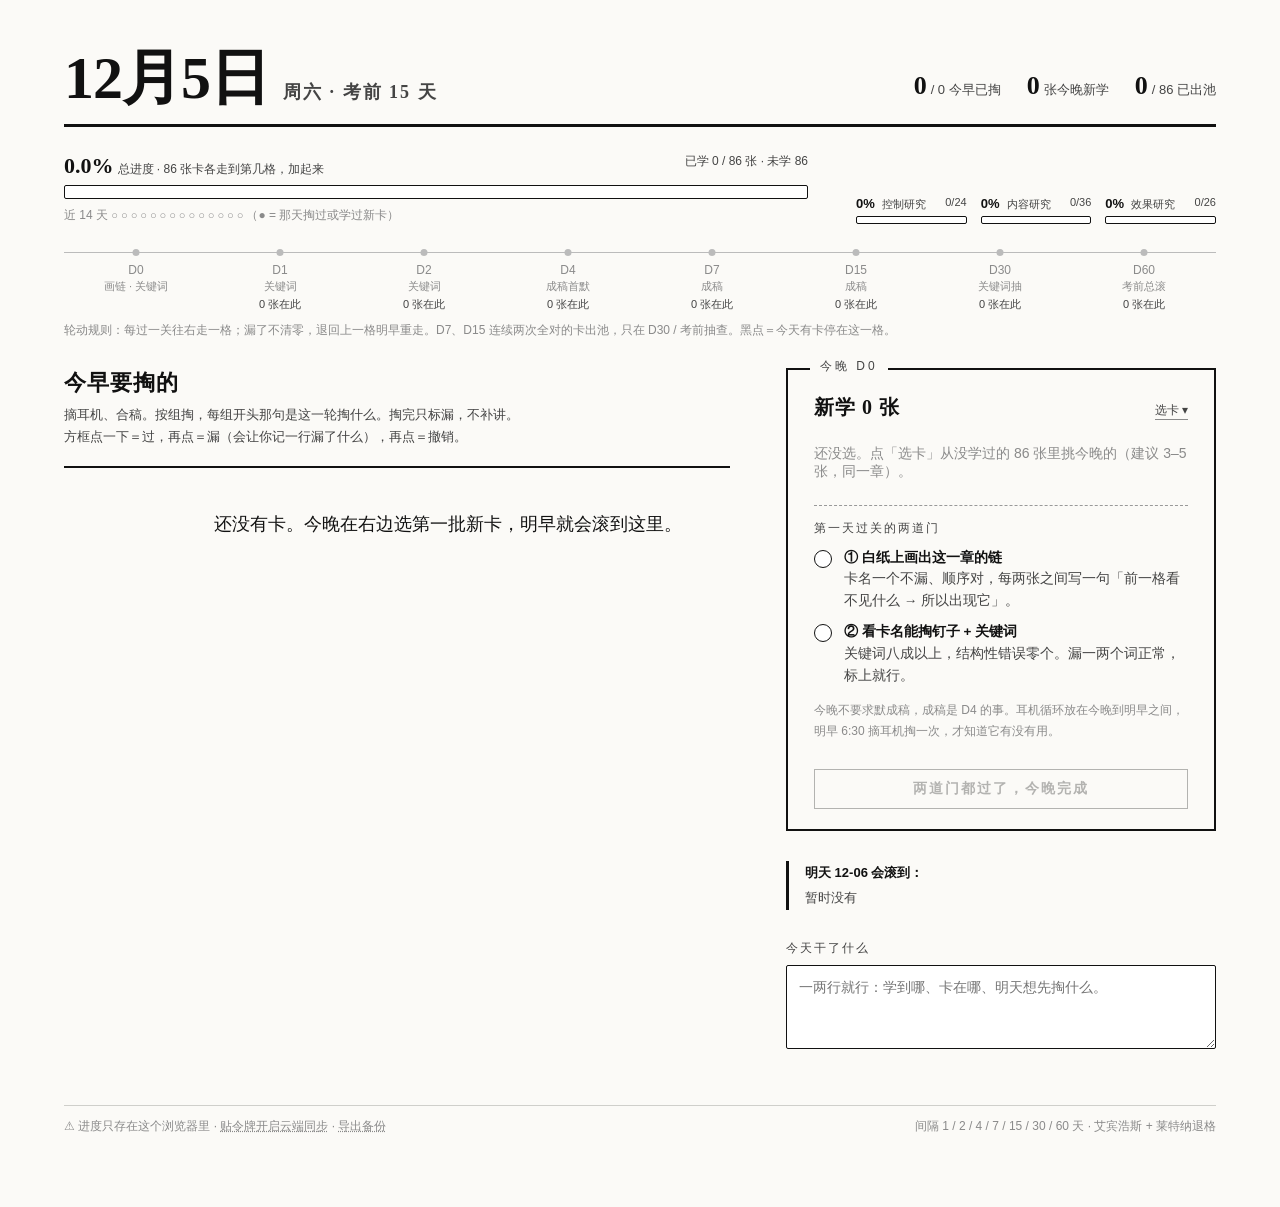
==== index.html @ 84ff2029 "打卡 web" ====
<!doctype html>
<html lang="zh">
<head>
<meta charset="utf-8">
<meta name="viewport" content="width=device-width,initial-scale=1">
<title>传播学 · 打卡</title>
<style>
  :root{--ink:#111;--ink2:#444;--ink3:#8a8a8a;--rule:#111;--paper:#fbfaf7;--soft:#ededea;--line:#cfcfcb}
  *{box-sizing:border-box}
  html,body{margin:0;background:var(--paper);color:var(--ink);font-family:"PingFang SC","Noto Sans SC",-apple-system,sans-serif}
  .serif{font-family:"Songti SC","Noto Serif SC","Source Han Serif SC",serif;font-weight:900}
  .page{max-width:1400px;margin:0 auto;padding:48px 64px 72px}
  button{font:inherit;color:inherit;background:none;border:0;padding:0;cursor:pointer}
  /* 头 */
  .head{display:flex;align-items:flex-end;justify-content:space-between;border-bottom:3px solid var(--rule);padding-bottom:16px}
  .date{font-size:60px;line-height:1;letter-spacing:-1px}
  .date small{font-size:18px;color:var(--ink2);margin-left:14px;letter-spacing:2px}
  .count{text-align:right;font-size:13px;color:var(--ink2);line-height:1.7;display:flex;gap:26px}
  .count b{font-size:26px;color:var(--ink);margin-right:4px}
  .count .ok{color:var(--ink);font-weight:700}
  /* 总进度 */
  .prog{margin:26px 0 6px;display:grid;grid-template-columns:1fr 360px;gap:48px;align-items:end}
  .bar{position:relative;height:14px;border:1.5px solid var(--ink);border-radius:2px;background:#fff;overflow:hidden}
  .bar i{display:block;height:100%;background:var(--ink);width:0;transition:width .5s}
  .bar.thin{height:8px;border-width:1px}
  .plabel{display:flex;justify-content:space-between;font-size:12px;color:var(--ink2);margin-bottom:6px}
  .plabel b{font-size:22px;color:var(--ink);margin-right:4px}
  .boards{display:grid;grid-template-columns:1fr 1fr 1fr;gap:14px}
  .boards .plabel{margin-bottom:4px;font-size:11px}.boards .plabel b{font-size:13px}
  .streak{font-size:12px;color:var(--ink3);margin-top:8px}
  .streak .dots{letter-spacing:3px;font-size:11px}
  /* 轮动条 */
  .wheel{margin:28px 0 8px;display:flex;font-size:12px;color:var(--ink3)}
  .wheel .seg{flex:1;position:relative;border-top:1px solid #bbb;padding-top:10px;text-align:center}
  .wheel .seg::before{content:"";position:absolute;top:-4px;left:50%;width:7px;height:7px;border-radius:50%;background:#bbb;transform:translateX(-50%)}
  .wheel .seg.hot{color:var(--ink);font-weight:700}
  .wheel .seg.hot::before{background:var(--ink);width:11px;height:11px;top:-6px}
  .wheel .seg em{display:block;font-style:normal;font-weight:400;color:var(--ink3);font-size:11px;margin-top:2px}
  .wheel .seg u{text-decoration:none;display:block;font-weight:400;font-size:11px;color:var(--ink2);margin-top:3px}
  .legend{font-size:12px;color:var(--ink3);margin:0 0 26px;line-height:1.8}
  /* 两栏 */
  .cols{display:grid;grid-template-columns:1fr 430px;gap:56px;margin-top:10px}
  h2{font-size:22px;margin:0 0 6px;letter-spacing:1px}
  .sub{font-size:13px;color:var(--ink2);margin:0 0 18px;line-height:1.7}
  .grp{display:grid;grid-template-columns:128px 1fr;gap:0 22px;padding:16px 0;border-top:1px solid var(--line)}
  .grp:first-of-type{border-top:2px solid var(--rule)}
  .grp .tag{font-size:30px;line-height:1}
  .grp .tag small{display:block;font-family:"PingFang SC","Noto Sans SC",sans-serif;font-weight:400;font-size:12px;color:var(--ink2);margin-top:8px;line-height:1.5}
  .grp .ask{font-size:13px;margin:0 0 8px;padding:6px 10px;background:var(--soft);display:inline-block;border-radius:2px}
  .empty{color:var(--ink3);font-size:14px;padding:18px 0 6px}
  .empty.big{font-size:18px;color:var(--ink);padding:28px 0}
  /* 卡行 */
  .card{display:flex;align-items:baseline;gap:12px;padding:6px 0;font-size:15px;line-height:1.5;flex-wrap:wrap}
  .card .box{width:17px;height:17px;border:1.5px solid var(--ink);border-radius:2px;flex:none;position:relative;top:3px;background:#fff}
  .card .box.ok::after{content:"";position:absolute;left:5px;top:0;width:5px;height:10px;border:solid var(--ink);border-width:0 2px 2px 0;transform:rotate(45deg)}
  .card .box.bad{background:var(--ink)}
  .card .box.bad::after{content:"";position:absolute;left:4px;top:7px;width:7px;height:2px;background:#fff}
  .card .n{color:var(--ink3);font-size:12px;min-width:38px}
  .card .t{font-weight:500}
  .card.done .t{color:var(--ink3);font-weight:400}
  .card .star{letter-spacing:-1px;font-size:12px;color:var(--ink2)}
  .card .src{color:var(--ink3);font-size:12px;margin-left:auto;white-space:nowrap}
  .card .last{font-size:12px;background:var(--soft);padding:1px 7px;border-radius:2px}
  .card .last.bad{background:#111;color:#fff}
  .card .late{font-size:12px;color:#000;border:1px solid var(--ink);padding:0 6px;border-radius:2px}
  .card .miss{font-size:12px;color:var(--ink2);text-decoration:underline dotted;margin-left:2px}
  .card .miss:hover{color:var(--ink)}
  .card input.mi{font:inherit;font-size:13px;border:0;border-bottom:1px solid var(--ink);background:transparent;padding:2px 4px;width:260px;outline:0}
  /* 右栏 */
  .tonight{border:2px solid var(--rule);padding:24px 26px 20px;position:relative;background:var(--paper)}
  .tonight.full{background:#111;color:#fff;border-color:#111}
  .tonight .ribbon{position:absolute;top:-12px;left:22px;background:var(--paper);padding:0 10px;font-size:12px;letter-spacing:3px;color:var(--ink2)}
  .tonight h2{font-size:20px;display:flex;justify-content:space-between;align-items:baseline}
  .tonight h2 button{font-size:12px;font-weight:400;color:var(--ink2);border-bottom:1px solid var(--ink3)}
  .tonight .card{font-size:14px}
  .tonight .card .x{font-size:12px;color:var(--ink3);margin-left:auto}
  .gates{margin-top:18px;border-top:1px dashed #999;padding-top:14px}
  .gates h3{font-size:12px;margin:0 0 8px;letter-spacing:2px;color:var(--ink2);font-weight:500}
  .gate{display:flex;gap:12px;align-items:flex-start;margin:10px 0;font-size:13.5px;line-height:1.6;cursor:pointer}
  .gate .box{width:18px;height:18px;border:1.5px solid var(--ink);border-radius:50%;flex:none;margin-top:3px;background:#fff;position:relative}
  .gate .box.ok{background:var(--ink)}
  .gate .box.ok::after{content:"";position:absolute;left:6px;top:2px;width:4px;height:9px;border:solid #fff;border-width:0 2px 2px 0;transform:rotate(45deg)}
  .gate b{display:block;font-weight:700}
  .gate span{color:var(--ink2)}
  .nope{margin-top:14px;font-size:12px;color:var(--ink3);line-height:1.7}
  .d0btn{margin-top:16px;width:100%;padding:10px;border:1.5px solid var(--ink);font-size:14px;font-weight:600;letter-spacing:2px}
  .d0btn:disabled{opacity:.3;cursor:not-allowed}
  .d0btn.done{background:var(--ink);color:#fff}
  .picker{margin-top:14px;border-top:1px dashed #999;padding-top:12px;max-height:380px;overflow:auto;font-size:13px}
  .picker .ch{color:var(--ink3);font-size:11px;margin:10px 0 4px;letter-spacing:1px}
  .picker .row{display:flex;gap:8px;align-items:center;padding:3px 0}
  .picker .row .id{color:var(--ink3);font-size:11px;min-width:34px}
  .picker .row .op{margin-left:auto;display:flex;gap:6px}
  .picker .row .op button{font-size:11px;border:1px solid var(--ink3);padding:1px 6px;border-radius:2px;color:var(--ink2)}
  .picker .row .op button:hover{border-color:var(--ink);color:var(--ink)}
  .tomorrow{margin-top:30px;font-size:13px;color:var(--ink2);line-height:1.9;border-left:3px solid var(--ink);padding-left:16px}
  .tomorrow b{color:var(--ink)}
  .foot{margin-top:52px;border-top:1px solid var(--line);padding-top:12px;display:flex;justify-content:space-between;font-size:12px;color:var(--ink3)}
  .foot button{text-decoration:underline dotted}
  .toast{position:fixed;right:24px;bottom:24px;background:#111;color:#fff;padding:8px 14px;font-size:12px;border-radius:2px;opacity:0;transition:opacity .3s;pointer-events:none}
  .toast.show{opacity:1}
  /* 今日记录 */
  .note{margin-top:30px}
  .note h3{font-size:12px;letter-spacing:2px;color:var(--ink2);font-weight:500;margin:0 0 8px}
  .note textarea{width:100%;min-height:84px;border:1.5px solid var(--ink);border-radius:2px;background:#fff;font:inherit;font-size:14px;line-height:1.6;padding:10px 12px;resize:vertical;outline:0}
  .note .past{margin-top:12px;font-size:12.5px;color:var(--ink2);line-height:1.7}
  .note .past span{display:inline-block;min-width:44px;color:var(--ink3)}
  /* 令牌弹窗 */
  .modal{position:fixed;inset:0;background:rgba(251,250,247,.92);display:flex;align-items:center;justify-content:center;z-index:9}
  .modal .box{border:2px solid var(--ink);background:var(--paper);padding:28px 32px;max-width:460px;width:92%}
  .modal h2{margin:0 0 10px}.modal p{font-size:13.5px;line-height:1.7;color:var(--ink2);margin:0 0 14px}
  .modal code{background:var(--soft);padding:1px 5px}
  .modal input{width:100%;font:inherit;font-size:14px;padding:10px 12px;border:1.5px solid var(--ink);border-radius:2px;outline:0;background:#fff}
  .modal .row{display:flex;gap:10px;margin-top:14px}
  .modal .row button{padding:9px 16px;border:1.5px solid var(--ink);font-size:14px;font-weight:600}
  .modal .row button:first-child{background:var(--ink);color:#fff}
  .modal .hint{font-size:12px;color:var(--ink3);margin:14px 0 0}
  @media (max-width:1000px){
    .cols,.prog{grid-template-columns:1fr}.page{padding:22px 16px 48px}
    .date{font-size:40px}.date small{display:block;margin:8px 0 0;font-size:13px}
    .head{align-items:flex-start;flex-direction:column;gap:10px}.count{text-align:left;gap:16px;flex-wrap:wrap}
    .boards{grid-template-columns:1fr}
    .wheel{flex-wrap:wrap;gap:12px 0}.wheel .seg{flex:1 0 25%}
    .grp{grid-template-columns:1fr;gap:8px}.grp .tag{font-size:22px}.grp .tag small{display:inline;margin-left:8px}
    .card{font-size:14px}.card .src{display:none}
    .card .box{width:22px;height:22px}
  }
</style>
</head>
<body>
<div class="page" id="app"></div>
<div class="toast" id="toast"></div>
<script src="cards.js"></script>
<script src="app.js"></script>
</body>
</html>
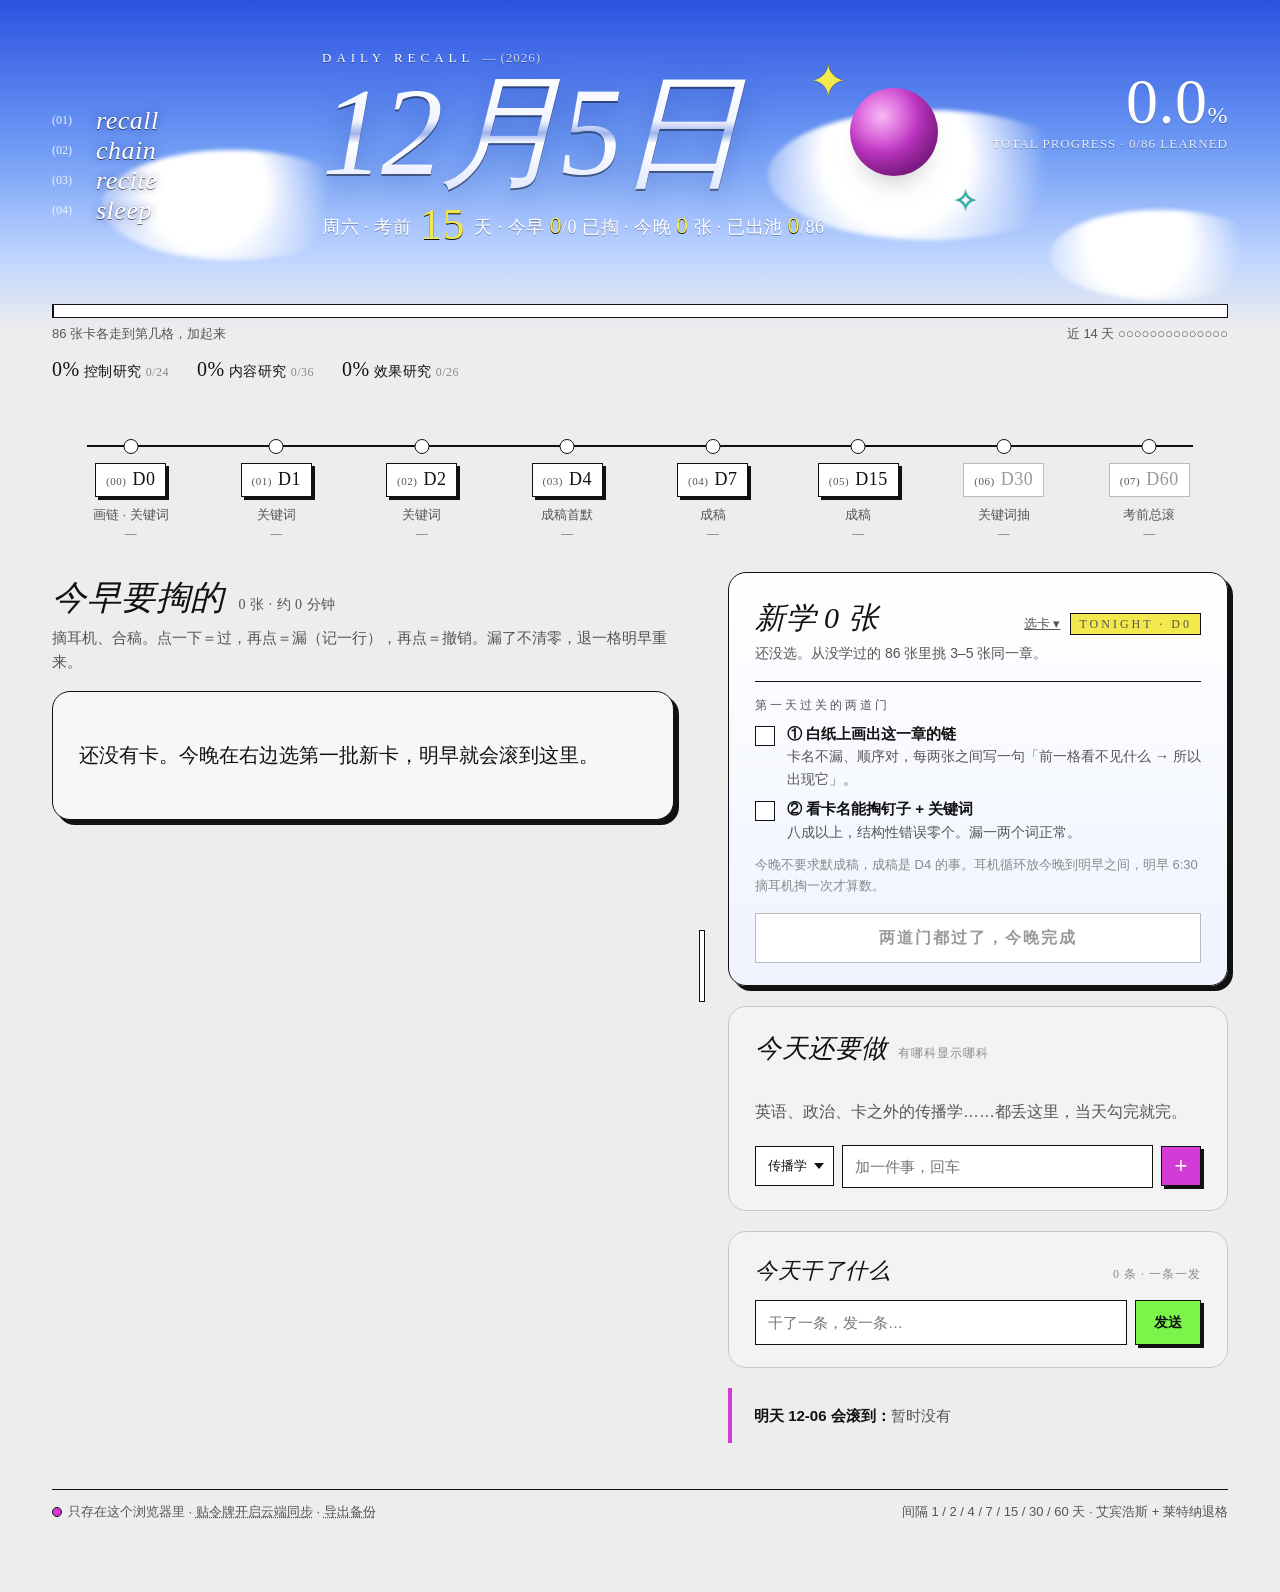
==== commit d1832250: "Y2K 浅色版:倒计时放大、科目分区、一条一发日志、可拖分栏" ====
--- a/index.html
+++ b/index.html
@@ -1,136 +1,15 @@
 <!doctype html>
-<html lang="zh">
-<head>
-<meta charset="utf-8">
-<meta name="viewport" content="width=device-width,initial-scale=1">
-<title>传播学 · 打卡</title>
-<style>
-  :root{--ink:#111;--ink2:#444;--ink3:#8a8a8a;--rule:#111;--paper:#fbfaf7;--soft:#ededea;--line:#cfcfcb}
-  *{box-sizing:border-box}
-  html,body{margin:0;background:var(--paper);color:var(--ink);font-family:"PingFang SC","Noto Sans SC",-apple-system,sans-serif}
-  .serif{font-family:"Songti SC","Noto Serif SC","Source Han Serif SC",serif;font-weight:900}
-  .page{max-width:1400px;margin:0 auto;padding:48px 64px 72px}
-  button{font:inherit;color:inherit;background:none;border:0;padding:0;cursor:pointer}
-  /* 头 */
-  .head{display:flex;align-items:flex-end;justify-content:space-between;border-bottom:3px solid var(--rule);padding-bottom:16px}
-  .date{font-size:60px;line-height:1;letter-spacing:-1px}
-  .date small{font-size:18px;color:var(--ink2);margin-left:14px;letter-spacing:2px}
-  .count{text-align:right;font-size:13px;color:var(--ink2);line-height:1.7;display:flex;gap:26px}
-  .count b{font-size:26px;color:var(--ink);margin-right:4px}
-  .count .ok{color:var(--ink);font-weight:700}
-  /* 总进度 */
-  .prog{margin:26px 0 6px;display:grid;grid-template-columns:1fr 360px;gap:48px;align-items:end}
-  .bar{position:relative;height:14px;border:1.5px solid var(--ink);border-radius:2px;background:#fff;overflow:hidden}
-  .bar i{display:block;height:100%;background:var(--ink);width:0;transition:width .5s}
-  .bar.thin{height:8px;border-width:1px}
-  .plabel{display:flex;justify-content:space-between;font-size:12px;color:var(--ink2);margin-bottom:6px}
-  .plabel b{font-size:22px;color:var(--ink);margin-right:4px}
-  .boards{display:grid;grid-template-columns:1fr 1fr 1fr;gap:14px}
-  .boards .plabel{margin-bottom:4px;font-size:11px}.boards .plabel b{font-size:13px}
-  .streak{font-size:12px;color:var(--ink3);margin-top:8px}
-  .streak .dots{letter-spacing:3px;font-size:11px}
-  /* 轮动条 */
-  .wheel{margin:28px 0 8px;display:flex;font-size:12px;color:var(--ink3)}
-  .wheel .seg{flex:1;position:relative;border-top:1px solid #bbb;padding-top:10px;text-align:center}
-  .wheel .seg::before{content:"";position:absolute;top:-4px;left:50%;width:7px;height:7px;border-radius:50%;background:#bbb;transform:translateX(-50%)}
-  .wheel .seg.hot{color:var(--ink);font-weight:700}
-  .wheel .seg.hot::before{background:var(--ink);width:11px;height:11px;top:-6px}
-  .wheel .seg em{display:block;font-style:normal;font-weight:400;color:var(--ink3);font-size:11px;margin-top:2px}
-  .wheel .seg u{text-decoration:none;display:block;font-weight:400;font-size:11px;color:var(--ink2);margin-top:3px}
-  .legend{font-size:12px;color:var(--ink3);margin:0 0 26px;line-height:1.8}
-  /* 两栏 */
-  .cols{display:grid;grid-template-columns:1fr 430px;gap:56px;margin-top:10px}
-  h2{font-size:22px;margin:0 0 6px;letter-spacing:1px}
-  .sub{font-size:13px;color:var(--ink2);margin:0 0 18px;line-height:1.7}
-  .grp{display:grid;grid-template-columns:128px 1fr;gap:0 22px;padding:16px 0;border-top:1px solid var(--line)}
-  .grp:first-of-type{border-top:2px solid var(--rule)}
-  .grp .tag{font-size:30px;line-height:1}
-  .grp .tag small{display:block;font-family:"PingFang SC","Noto Sans SC",sans-serif;font-weight:400;font-size:12px;color:var(--ink2);margin-top:8px;line-height:1.5}
-  .grp .ask{font-size:13px;margin:0 0 8px;padding:6px 10px;background:var(--soft);display:inline-block;border-radius:2px}
-  .empty{color:var(--ink3);font-size:14px;padding:18px 0 6px}
-  .empty.big{font-size:18px;color:var(--ink);padding:28px 0}
-  /* 卡行 */
-  .card{display:flex;align-items:baseline;gap:12px;padding:6px 0;font-size:15px;line-height:1.5;flex-wrap:wrap}
-  .card .box{width:17px;height:17px;border:1.5px solid var(--ink);border-radius:2px;flex:none;position:relative;top:3px;background:#fff}
-  .card .box.ok::after{content:"";position:absolute;left:5px;top:0;width:5px;height:10px;border:solid var(--ink);border-width:0 2px 2px 0;transform:rotate(45deg)}
-  .card .box.bad{background:var(--ink)}
-  .card .box.bad::after{content:"";position:absolute;left:4px;top:7px;width:7px;height:2px;background:#fff}
-  .card .n{color:var(--ink3);font-size:12px;min-width:38px}
-  .card .t{font-weight:500}
-  .card.done .t{color:var(--ink3);font-weight:400}
-  .card .star{letter-spacing:-1px;font-size:12px;color:var(--ink2)}
-  .card .src{color:var(--ink3);font-size:12px;margin-left:auto;white-space:nowrap}
-  .card .last{font-size:12px;background:var(--soft);padding:1px 7px;border-radius:2px}
-  .card .last.bad{background:#111;color:#fff}
-  .card .late{font-size:12px;color:#000;border:1px solid var(--ink);padding:0 6px;border-radius:2px}
-  .card .miss{font-size:12px;color:var(--ink2);text-decoration:underline dotted;margin-left:2px}
-  .card .miss:hover{color:var(--ink)}
-  .card input.mi{font:inherit;font-size:13px;border:0;border-bottom:1px solid var(--ink);background:transparent;padding:2px 4px;width:260px;outline:0}
-  /* 右栏 */
-  .tonight{border:2px solid var(--rule);padding:24px 26px 20px;position:relative;background:var(--paper)}
-  .tonight.full{background:#111;color:#fff;border-color:#111}
-  .tonight .ribbon{position:absolute;top:-12px;left:22px;background:var(--paper);padding:0 10px;font-size:12px;letter-spacing:3px;color:var(--ink2)}
-  .tonight h2{font-size:20px;display:flex;justify-content:space-between;align-items:baseline}
-  .tonight h2 button{font-size:12px;font-weight:400;color:var(--ink2);border-bottom:1px solid var(--ink3)}
-  .tonight .card{font-size:14px}
-  .tonight .card .x{font-size:12px;color:var(--ink3);margin-left:auto}
-  .gates{margin-top:18px;border-top:1px dashed #999;padding-top:14px}
-  .gates h3{font-size:12px;margin:0 0 8px;letter-spacing:2px;color:var(--ink2);font-weight:500}
-  .gate{display:flex;gap:12px;align-items:flex-start;margin:10px 0;font-size:13.5px;line-height:1.6;cursor:pointer}
-  .gate .box{width:18px;height:18px;border:1.5px solid var(--ink);border-radius:50%;flex:none;margin-top:3px;background:#fff;position:relative}
-  .gate .box.ok{background:var(--ink)}
-  .gate .box.ok::after{content:"";position:absolute;left:6px;top:2px;width:4px;height:9px;border:solid #fff;border-width:0 2px 2px 0;transform:rotate(45deg)}
-  .gate b{display:block;font-weight:700}
-  .gate span{color:var(--ink2)}
-  .nope{margin-top:14px;font-size:12px;color:var(--ink3);line-height:1.7}
-  .d0btn{margin-top:16px;width:100%;padding:10px;border:1.5px solid var(--ink);font-size:14px;font-weight:600;letter-spacing:2px}
-  .d0btn:disabled{opacity:.3;cursor:not-allowed}
-  .d0btn.done{background:var(--ink);color:#fff}
-  .picker{margin-top:14px;border-top:1px dashed #999;padding-top:12px;max-height:380px;overflow:auto;font-size:13px}
-  .picker .ch{color:var(--ink3);font-size:11px;margin:10px 0 4px;letter-spacing:1px}
-  .picker .row{display:flex;gap:8px;align-items:center;padding:3px 0}
-  .picker .row .id{color:var(--ink3);font-size:11px;min-width:34px}
-  .picker .row .op{margin-left:auto;display:flex;gap:6px}
-  .picker .row .op button{font-size:11px;border:1px solid var(--ink3);padding:1px 6px;border-radius:2px;color:var(--ink2)}
-  .picker .row .op button:hover{border-color:var(--ink);color:var(--ink)}
-  .tomorrow{margin-top:30px;font-size:13px;color:var(--ink2);line-height:1.9;border-left:3px solid var(--ink);padding-left:16px}
-  .tomorrow b{color:var(--ink)}
-  .foot{margin-top:52px;border-top:1px solid var(--line);padding-top:12px;display:flex;justify-content:space-between;font-size:12px;color:var(--ink3)}
-  .foot button{text-decoration:underline dotted}
-  .toast{position:fixed;right:24px;bottom:24px;background:#111;color:#fff;padding:8px 14px;font-size:12px;border-radius:2px;opacity:0;transition:opacity .3s;pointer-events:none}
-  .toast.show{opacity:1}
-  /* 今日记录 */
-  .note{margin-top:30px}
-  .note h3{font-size:12px;letter-spacing:2px;color:var(--ink2);font-weight:500;margin:0 0 8px}
-  .note textarea{width:100%;min-height:84px;border:1.5px solid var(--ink);border-radius:2px;background:#fff;font:inherit;font-size:14px;line-height:1.6;padding:10px 12px;resize:vertical;outline:0}
-  .note .past{margin-top:12px;font-size:12.5px;color:var(--ink2);line-height:1.7}
-  .note .past span{display:inline-block;min-width:44px;color:var(--ink3)}
-  /* 令牌弹窗 */
-  .modal{position:fixed;inset:0;background:rgba(251,250,247,.92);display:flex;align-items:center;justify-content:center;z-index:9}
-  .modal .box{border:2px solid var(--ink);background:var(--paper);padding:28px 32px;max-width:460px;width:92%}
-  .modal h2{margin:0 0 10px}.modal p{font-size:13.5px;line-height:1.7;color:var(--ink2);margin:0 0 14px}
-  .modal code{background:var(--soft);padding:1px 5px}
-  .modal input{width:100%;font:inherit;font-size:14px;padding:10px 12px;border:1.5px solid var(--ink);border-radius:2px;outline:0;background:#fff}
-  .modal .row{display:flex;gap:10px;margin-top:14px}
-  .modal .row button{padding:9px 16px;border:1.5px solid var(--ink);font-size:14px;font-weight:600}
-  .modal .row button:first-child{background:var(--ink);color:#fff}
-  .modal .hint{font-size:12px;color:var(--ink3);margin:14px 0 0}
-  @media (max-width:1000px){
-    .cols,.prog{grid-template-columns:1fr}.page{padding:22px 16px 48px}
-    .date{font-size:40px}.date small{display:block;margin:8px 0 0;font-size:13px}
-    .head{align-items:flex-start;flex-direction:column;gap:10px}.count{text-align:left;gap:16px;flex-wrap:wrap}
-    .boards{grid-template-columns:1fr}
-    .wheel{flex-wrap:wrap;gap:12px 0}.wheel .seg{flex:1 0 25%}
-    .grp{grid-template-columns:1fr;gap:8px}.grp .tag{font-size:22px}.grp .tag small{display:inline;margin-left:8px}
-    .card{font-size:14px}.card .src{display:none}
-    .card .box{width:22px;height:22px}
-  }
-</style>
-</head>
-<body>
+<html lang="zh"><head><meta charset="utf-8"><meta name="viewport" content="width=device-width,initial-scale=1">
+<title>打卡</title>
+<link rel="stylesheet" href="style.css">
+</head><body>
+<div class="sky"></div>
+<div class="cloud" style="left:8%;top:150px;width:260px;height:110px"></div>
+<div class="cloud" style="left:60%;top:110px;width:320px;height:130px"></div>
+<div class="cloud" style="left:82%;top:210px;width:220px;height:90px"></div>
 <div class="page" id="app"></div>
 <div class="toast" id="toast"></div>
 <script src="cards.js"></script>
 <script src="app.js"></script>
-</body>
-</html>
+<script src="ui.js"></script>
+</body></html>
--- a/style.css
+++ b/style.css
@@ -0,0 +1,178 @@
+:root{--bg:#EDEDED;--paper:#F7F7F7;--ink:#111;--ink2:#555;--ink3:#8A8A8A;
+ --sky1:#1D3FD6;--mag:#D23BD6;--lime:#7CF54A;--yel:#F3E94C;--teal:#19C6B8;--right:500px}
+*{box-sizing:border-box}
+html,body{margin:0;background:var(--bg);color:var(--ink);font:17px/1.55 "PingFang SC","Noto Sans SC",-apple-system,sans-serif;position:relative;min-height:100vh}
+body{overflow-x:hidden}
+.ser{font-family:"Didot","Bodoni 72","Playfair Display","Songti SC",serif;font-weight:400;letter-spacing:.5px}
+.ser i{font-style:italic}
+button{font:inherit;color:inherit;background:none;border:0;padding:0;cursor:pointer}
+.page{position:relative;z-index:1;max-width:1500px;margin:0 auto;padding:36px 52px 70px}
+.sky{position:absolute;top:0;left:0;right:0;height:330px;background:linear-gradient(180deg,#2C52E0 0%,#6F9BF5 45%,#BFD5FF 78%,rgba(237,237,237,0) 100%);z-index:0}
+.cloud{position:absolute;z-index:0;border-radius:50%;background:radial-gradient(circle at 40% 35%,#fff 0,#fff 35%,rgba(255,255,255,0) 72%);filter:blur(2px)}
+.orb{position:absolute;border-radius:50%;background:radial-gradient(circle at 36% 32%,#F6B8F2 0%,#D23BD6 45%,#7E0E86 100%);box-shadow:inset -14px -18px 30px rgba(0,0,0,.25),0 18px 30px -18px rgba(0,0,0,.35)}
+.spark{position:absolute;font-size:46px;line-height:1;color:var(--yel);text-shadow:0 0 1px #111;z-index:2}
+.spark.t{color:var(--teal);font-size:30px}
+/* hero */
+.hero{position:relative;height:250px}
+.menu{position:absolute;left:0;top:70px;font-size:26px;line-height:1.15;color:#fff}
+.menu div{display:flex;align-items:center;gap:10px}
+.menu .k{color:#fff;text-shadow:0 1px 0 rgba(0,0,0,.55),0 0 10px rgba(0,30,120,.5)}
+.menu .num{font-size:12px;color:rgba(255,255,255,.85);font-family:"PingFang SC";letter-spacing:0;min-width:34px}
+.title{position:absolute;left:270px;top:12px}
+.eyebrow{font-size:13px;letter-spacing:5px;color:#fff;text-shadow:0 1px 0 rgba(0,0,0,.35)}
+.eyebrow span{color:rgba(255,255,255,.75);letter-spacing:1px}
+.date{font-size:124px;line-height:1.02;letter-spacing:-3px;margin:2px 0 6px;background:linear-gradient(180deg,#fff 0%,#F2F5FF 40%,#9FB3EC 50%,#fff 58%,#DCE5FF 100%);-webkit-background-clip:text;background-clip:text;color:transparent;filter:drop-shadow(0 2px 0 rgba(0,0,0,.45)) drop-shadow(0 8px 14px rgba(0,30,120,.25))}
+.meta{font-size:18px;color:#fff;letter-spacing:.5px;text-shadow:0 1px 0 rgba(0,0,0,.3)}
+.meta b{font-weight:400;font-size:24px;color:var(--yel);text-shadow:0 1px 0 #111}
+.meta b.cd{font-size:44px;line-height:1;margin:0 4px;vertical-align:-6px}
+.ring{position:absolute;right:0;top:34px;text-align:right;color:#fff;text-shadow:0 1px 0 rgba(0,0,0,.3)}
+.ring .pct{font-size:64px;line-height:1}
+.ring .cap{font-size:13px;color:rgba(255,255,255,.85);letter-spacing:1px}
+/* bar */
+.bar{margin:18px 0 6px;height:14px;border:1.5px solid var(--ink);background:#fff;position:relative}
+.bar i{display:block;height:100%;background:var(--yel);border-right:1.5px solid var(--ink);transition:width .5s}
+.barrow{display:flex;justify-content:space-between;font-size:13px;color:var(--ink2)}
+.boards{display:flex;gap:28px;margin-top:10px;font-size:14px;flex-wrap:wrap}
+.boards span b{font-family:"Didot","Playfair Display",serif;font-size:20px;font-weight:400;margin-right:4px}
+/* wheel */
+.wheel{margin:38px 0 28px;position:relative;display:flex;padding:0 6px}
+.wheel::before{content:"";position:absolute;left:3%;right:3%;top:22px;height:1.5px;background:var(--ink)}
+.seg{flex:1;position:relative;text-align:center;padding-top:40px;font-size:13px;color:var(--ink2)}
+.seg::before{content:"";position:absolute;top:16px;left:50%;transform:translateX(-50%);width:13px;height:13px;border-radius:50%;background:#fff;border:1.5px solid var(--ink)}
+.seg.hot::before{background:var(--lime)}
+.seg.hot.v::before{background:var(--mag)}
+.seg .lab{display:inline-block;border:1.5px solid var(--ink);background:#fff;padding:2px 10px;font-size:18px;color:var(--ink);box-shadow:3px 3px 0 var(--ink)}
+.seg.dim .lab{box-shadow:none;border-color:#bbb;color:#999}
+.seg .lab b{font-size:11px;color:var(--ink2);font-family:"PingFang SC";font-weight:400;margin-right:6px}
+.seg em{display:block;font-style:normal;margin-top:8px}
+.seg u{text-decoration:none;display:block;font-size:12px;color:var(--ink3)}
+/* columns + splitter */
+.cols{display:grid;grid-template-columns:1fr 14px var(--right);gap:0 20px;align-items:start}
+.split{align-self:stretch;cursor:col-resize;position:relative;margin-top:70px;user-select:none}
+.split::before{content:"";position:absolute;left:5px;top:36%;width:4px;height:70px;border:1.5px solid var(--ink);background:#fff}
+.split:hover::before,.split.on::before{background:var(--lime)}
+h2{font-size:34px;margin:0 0 2px}
+h2 .n{font-size:14px;color:var(--ink2);margin-left:14px;font-family:"PingFang SC"}
+.hint{color:var(--ink2);font-size:15px;margin:0 0 18px}
+.panel{background:var(--paper);border:1.5px solid var(--ink);border-radius:18px;padding:22px 26px;position:relative;box-shadow:5px 5px 0 var(--ink)}
+.panel.soft{box-shadow:none;border-color:#C7C7C7;background:#F3F3F3}
+.grp{display:grid;grid-template-columns:118px 1fr;gap:0 18px;padding:18px 0;border-top:1px dashed #9a9a9a}
+.grp:first-child{border-top:0;padding-top:2px}
+.tag{font-size:44px;line-height:1}
+.tag small{display:block;font-size:12.5px;color:var(--ink2);font-family:"PingFang SC";margin-top:8px}
+.ask{display:inline-block;font-size:14px;background:#fff;border:1.5px solid var(--ink);padding:4px 12px;margin-bottom:10px;box-shadow:2px 2px 0 var(--ink)}
+.empty{color:var(--ink2);font-size:16px;padding:16px 0 6px}
+.empty.big{font-size:20px;color:var(--ink);padding:26px 0}
+/* card row */
+.card{display:flex;align-items:center;gap:14px;padding:8px 8px;font-size:18px;flex-wrap:wrap;border-radius:8px}
+.card:hover{background:#fff}
+.box{width:24px;height:24px;border:1.5px solid var(--ink);background:#fff;flex:none;position:relative;border-radius:50%}
+.box.ok{background:radial-gradient(circle at 35% 30%,#D8FFC2,#7CF54A 55%,#38A814)}
+.box.ok::after{content:"";position:absolute;left:8px;top:4px;width:6px;height:11px;border:solid #111;border-width:0 2px 2px 0;transform:rotate(45deg)}
+.box.bad{background:radial-gradient(circle at 35% 30%,#F7C4F7,#D23BD6 55%,#7E0E86)}
+.box.bad::after{content:"";position:absolute;left:6px;top:10px;width:10px;height:2px;background:#fff}
+.card .id{font-size:12px;color:var(--ink2);min-width:46px;letter-spacing:.5px}
+.card .t{font-weight:500}
+.card.done .t{color:var(--ink3);text-decoration:line-through}
+.card .star{font-size:12px;color:#B08A00}
+.card .last{font-size:12.5px;padding:1px 8px;border:1px solid var(--ink);background:#fff}
+.card .last.bad{background:var(--mag);color:#fff;border-color:var(--mag)}
+.card .late{font-size:12.5px;padding:1px 8px;border:1px solid var(--ink);background:var(--yel)}
+.card .miss{font-size:13px;color:var(--ink2);text-decoration:underline dotted}
+.card input.mi{font:inherit;font-size:14px;border:0;border-bottom:1.5px solid var(--ink);background:transparent;padding:2px 4px;width:260px;outline:0}
+.card .src{margin-left:auto;font-size:12.5px;color:var(--ink3)}
+.card .x{font-size:12px;color:var(--ink3);margin-left:auto}
+/* right */
+.right{display:flex;flex-direction:column;gap:20px}
+.tonight{background:linear-gradient(180deg,#fff 0%,#EEF3FF 100%)}
+.tonight.full{background:linear-gradient(180deg,#E9FFDC,#CFFFB3)}
+.tonight h3{margin:0;font-size:30px;display:flex;justify-content:space-between;align-items:baseline;gap:10px}
+.tonight h3 .tagr{font-size:12px;letter-spacing:3px;color:var(--ink2);font-family:"PingFang SC";border:1px solid var(--ink);padding:1px 8px;background:var(--yel)}
+.tonight h3 .pk{font-size:13px;font-family:"PingFang SC";text-decoration:underline;color:var(--ink2);margin-left:auto}
+.tonight .sub{font-size:14px;color:var(--ink2);margin:2px 0 12px}
+.gates{margin-top:16px;border-top:1.5px solid var(--ink);padding-top:14px}
+.gates h4{margin:0 0 8px;font-size:12px;letter-spacing:3px;color:var(--ink2);font-weight:500}
+.gate{display:flex;gap:12px;align-items:flex-start;font-size:15px;line-height:1.5;margin:8px 0;cursor:pointer}
+.gate .o{width:20px;height:20px;border:1.5px solid var(--ink);background:#fff;flex:none;margin-top:3px}
+.gate .o.ok{background:var(--lime)}
+.gate b{display:block}.gate span{color:var(--ink2);font-size:14px}
+.nope{font-size:13px;color:var(--ink3);margin:12px 0 0;line-height:1.6}
+.btn{margin-top:16px;width:100%;padding:12px;border:1.5px solid var(--ink);background:var(--lime);font-size:16px;font-weight:600;letter-spacing:2px;box-shadow:4px 4px 0 var(--ink)}
+.btn:disabled{background:#fff;color:#9a9a9a;box-shadow:none;border-color:#bbb;cursor:not-allowed}
+.btn.done{background:var(--ink);color:#fff}
+.picker{margin-top:14px;border-top:1px dashed #9a9a9a;padding-top:12px;max-height:380px;overflow:auto;font-size:14px}
+.picker .ch{color:var(--ink2);font-size:12px;margin:10px 0 4px;letter-spacing:1px;display:flex;gap:10px;align-items:center}
+.picker .ch button{text-decoration:underline}
+.picker .row{display:flex;gap:8px;align-items:center;padding:3px 0}
+.picker .row .id{color:var(--ink3);font-size:11px;min-width:34px}
+.picker .row .op{margin-left:auto}
+.picker .row .op button{font-size:11px;border:1px solid var(--ink);padding:1px 8px;background:#fff}
+/* subjects */
+.sec{margin-top:6px}
+.sec+.sec{margin-top:14px}
+.sec h4{margin:0 0 4px;font-size:22px;font-weight:400;display:flex;align-items:center;gap:10px}
+.sec h4 .num{font-size:11px;color:var(--ink2);font-family:"PingFang SC";border:1px solid var(--ink);padding:0 6px;background:#fff}
+.sec h4 .sw{width:22px;height:14px;border:1px solid var(--ink)}
+.sw.c0{background:radial-gradient(circle at 35% 30%,#F7C4F7,#D23BD6 60%)}
+.sw.c1{background:linear-gradient(180deg,#2C52E0,#9FC2FF)}
+.sw.c2{background:linear-gradient(135deg,#F3E94C,#F5B942)}
+.sw.c3{background:linear-gradient(135deg,#19C6B8,#7CF54A)}
+.sw.c4{background:#ccc}
+.sec .card{font-size:16.5px;padding:5px 6px}
+.sec .box{border-radius:3px}
+.sec .del{font-size:12px;color:var(--ink3);margin-left:auto;opacity:0}
+.sec .card:hover .del{opacity:1}
+.add{display:flex;gap:8px;margin-top:14px;align-items:center}
+.add input,.add select{font:inherit;font-size:15px;background:#fff;border:1.5px solid var(--ink);padding:9px 12px;outline:0;color:var(--ink)}
+.add input{flex:1;min-width:0}
+.add select{font-size:13px;-webkit-appearance:none;appearance:none;padding-right:26px;background:#fff url("data:image/svg+xml,%3Csvg xmlns='http://www.w3.org/2000/svg' width='10' height='6'%3E%3Cpath d='M0 0l5 6 5-6z' fill='%23111'/%3E%3C/svg%3E") no-repeat right 9px center}
+.add .go{width:40px;height:40px;border:1.5px solid var(--ink);font-size:22px;background:var(--mag);color:#fff;box-shadow:3px 3px 0 var(--ink)}
+/* log */
+.note h4{margin:0 0 10px;font-size:22px;font-weight:400;display:flex;justify-content:space-between;align-items:baseline}
+.note h4 span{font-size:12px;color:var(--ink3);font-family:"PingFang SC";letter-spacing:1px}
+.feed{display:flex;flex-direction:column;gap:6px;max-height:var(--feedh,340px);overflow:auto;resize:vertical}
+.item{display:flex;gap:12px;align-items:flex-start;background:#fff;border:1.5px solid var(--ink);padding:8px 12px;font-size:15.5px;line-height:1.5}
+.item .tm{font-size:12px;color:var(--ink2);min-width:40px;margin-top:3px}
+.item .tx{flex:1;white-space:pre-wrap;word-break:break-word}
+.item .del{font-size:12px;color:var(--ink3);opacity:0}
+.item:hover .del{opacity:1}
+.send{display:flex;gap:8px;margin-top:12px}
+.send input{flex:1;min-width:0;font:inherit;font-size:15px;background:#fff;border:1.5px solid var(--ink);padding:10px 12px;outline:0}
+.send .go{padding:0 18px;border:1.5px solid var(--ink);font-size:14px;font-weight:600;background:var(--lime);box-shadow:3px 3px 0 var(--ink)}
+.past{margin-top:12px;font-size:14px;color:var(--ink2);line-height:1.7}
+.past span{color:var(--ink3);min-width:52px;display:inline-block}
+.tomorrow{font-size:15px;color:var(--ink2);line-height:1.8;padding:14px 22px;border-left:4px solid var(--mag)}
+.tomorrow b{color:var(--ink)}
+.foot{margin-top:46px;display:flex;justify-content:space-between;gap:20px;font-size:13px;color:var(--ink2);border-top:1.5px solid var(--ink);padding-top:12px;flex-wrap:wrap}
+.foot .on{display:inline-block;width:10px;height:10px;border-radius:50%;background:var(--lime);border:1px solid var(--ink);vertical-align:-1px;margin-right:6px}
+.foot .off{background:var(--mag)}
+.foot button{text-decoration:underline dotted}
+.toast{position:fixed;right:24px;bottom:24px;background:#111;color:#fff;padding:8px 14px;font-size:13px;opacity:0;transition:opacity .3s;pointer-events:none;z-index:20}
+.toast.show{opacity:1}
+/* modal */
+.modal{position:fixed;inset:0;background:rgba(237,237,237,.9);display:flex;align-items:center;justify-content:center;z-index:9}
+.modal .box2{border:1.5px solid var(--ink);background:#fff;padding:28px 32px;max-width:480px;width:92%;box-shadow:6px 6px 0 var(--ink)}
+.modal h2{margin:0 0 10px;font-size:30px}
+.modal p{font-size:14.5px;line-height:1.7;color:var(--ink2);margin:0 0 14px}
+.modal code{background:#f0f0f0;padding:1px 5px}
+.modal input{width:100%;font:inherit;font-size:14px;padding:10px 12px;border:1.5px solid var(--ink);outline:0;background:#fff}
+.modal .row{display:flex;gap:10px;margin-top:14px}
+.modal .row button{padding:9px 16px;border:1.5px solid var(--ink);font-size:14px;font-weight:600;background:#fff}
+.modal .row button:first-child{background:var(--lime);box-shadow:3px 3px 0 var(--ink)}
+.modal .hint2{font-size:12px;color:var(--ink3);margin:14px 0 0}
+@media (max-width:1000px){
+  .page{padding:20px 16px 48px}
+  .hero{height:auto;padding-bottom:10px}
+  .menu{display:none}
+  .title{position:static}
+  .date{font-size:64px;letter-spacing:-1px}
+  .meta{font-size:15px}.meta b.cd{font-size:32px}
+  .ring{position:static;text-align:left;margin-top:8px;color:var(--ink);text-shadow:none}.ring .cap{color:var(--ink2)}
+  .orb,.spark{display:none}
+  .sky{height:260px}
+  .wheel{flex-wrap:wrap;gap:14px 0}.seg{flex:1 0 25%}.wheel::before{display:none}
+  .cols{grid-template-columns:1fr}.split{display:none}
+  .grp{grid-template-columns:1fr;gap:8px}.tag{font-size:28px}.tag small{display:inline;margin-left:8px}
+  .card{font-size:16px}.card .src{display:none}.card .box{width:26px;height:26px}
+  .panel{padding:18px 16px;box-shadow:3px 3px 0 var(--ink)}
+}
